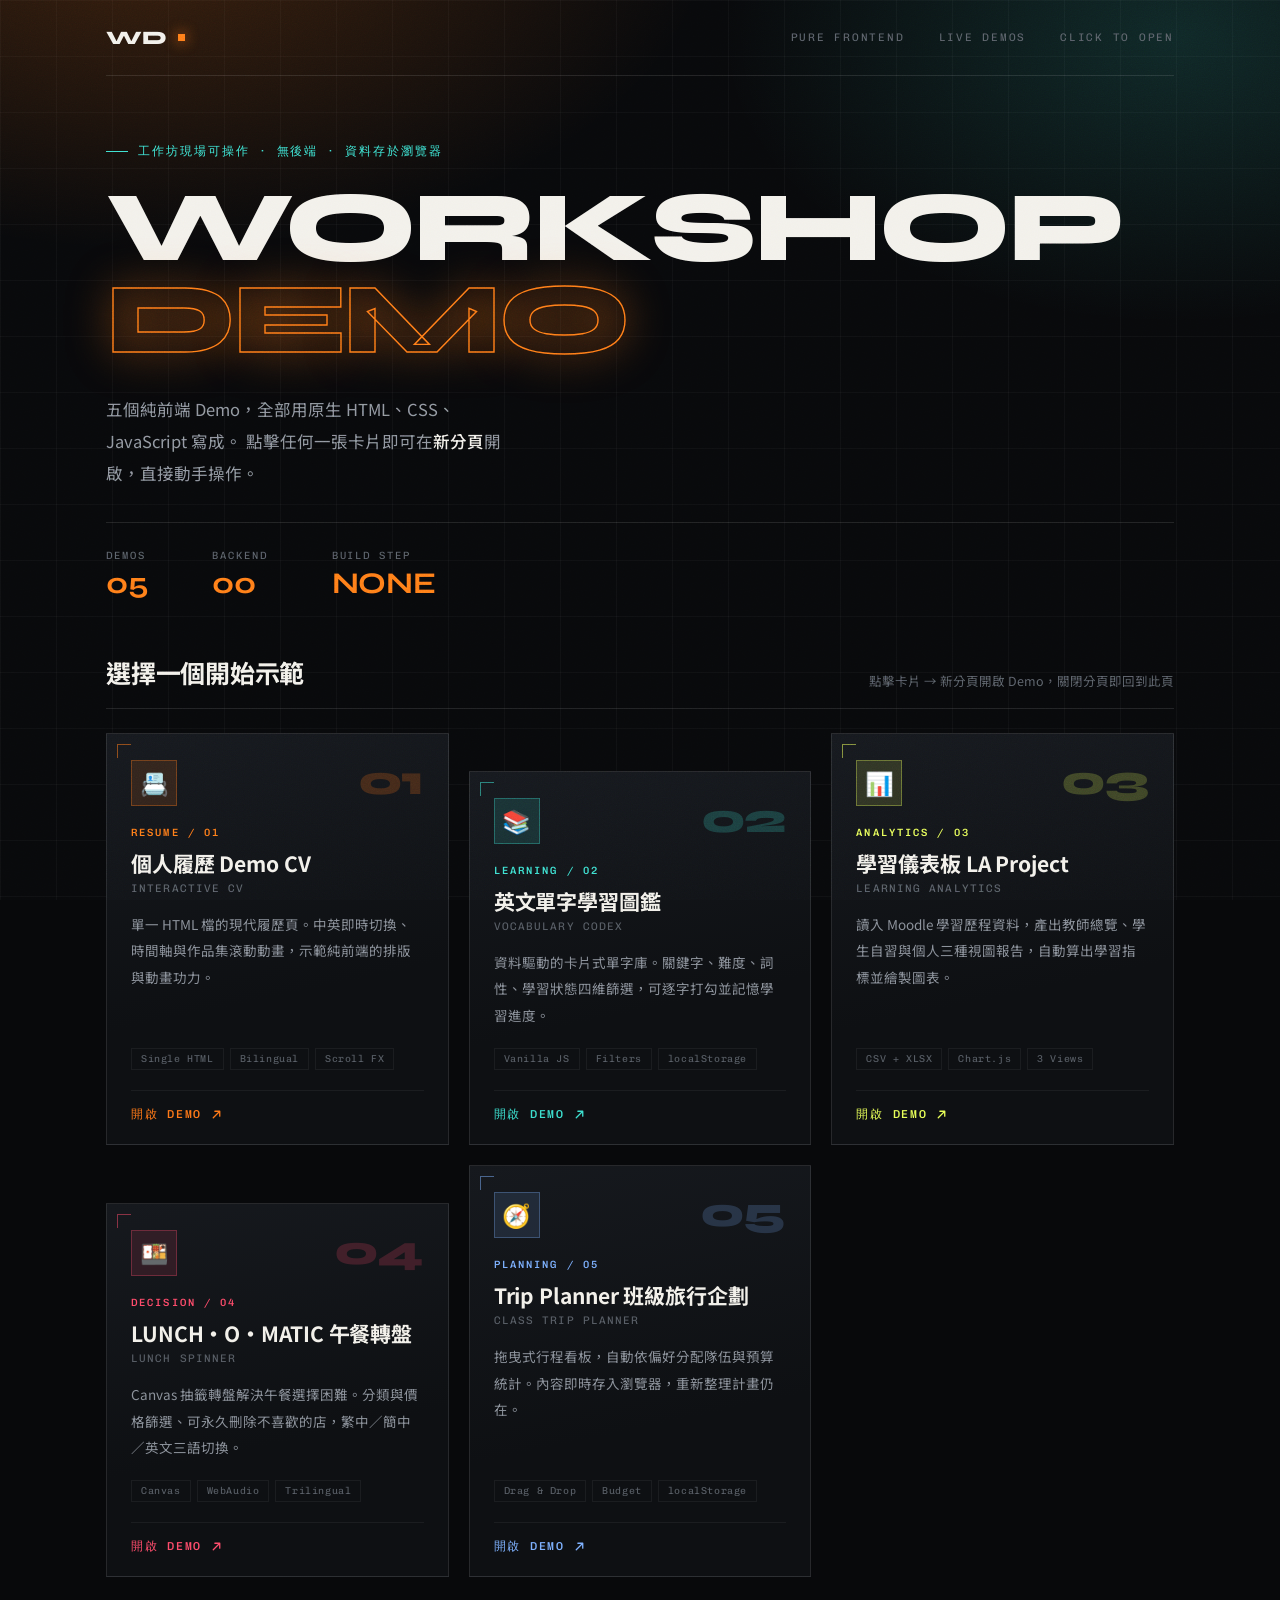
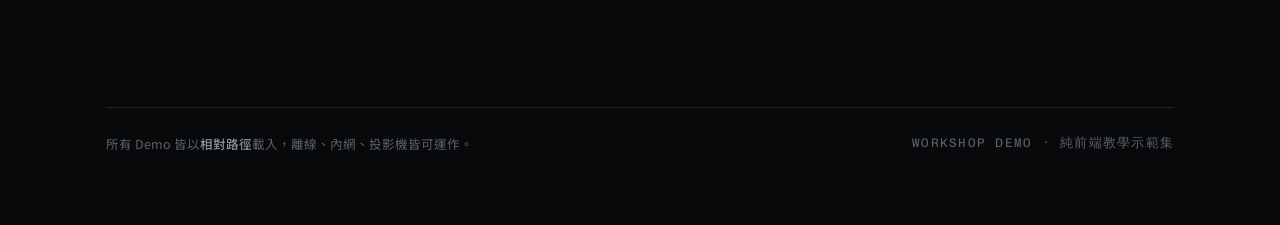
==== index.html @ c46814a1 "Workshop Demo 封面頁：新增工作坊示範入口網站 - index.html / style.css / app.js：深色漸層卡片式封面頁，資料驅動渲染 5 個 Demo 卡片 - Demo" ====
<!DOCTYPE html>
<html lang="zh-Hant">
<head>
<meta charset="UTF-8">
<meta name="viewport" content="width=device-width, initial-scale=1.0">
<title>Workshop Demo｜工作坊示範集</title>
<meta name="description" content="五個純前端、可現場直接操作的教學 Demo：履歷頁、單字學習圖鑑、學習儀表板、午餐轉盤、班級旅行企劃。">
<link rel="preconnect" href="https://fonts.googleapis.com">
<link rel="preconnect" href="https://fonts.gstatic.com" crossorigin>
<link href="https://fonts.googleapis.com/css2?family=Syne:wght@700;800&family=Chivo+Mono:wght@300;400;500&family=Noto+Sans+TC:wght@300;400;500;700&display=swap" rel="stylesheet">
<link rel="stylesheet" href="style.css?v=20261006b">
<link rel="icon" href="data:image/svg+xml,%3Csvg xmlns='http://www.w3.org/2000/svg' viewBox='0 0 32 32'%3E%3Crect width='32' height='32' fill='%2308090B'/%3E%3Cpath d='M8 10h16v3H11v3h10v3H11v6H8z' fill='%23FF7A18'/%3E%3C/svg%3E">
</head>
<body>
<div class="grain" aria-hidden="true"></div>

<div class="stage">

  <header class="masthead">
    <div class="masthead__mark">
      <span class="masthead__glyph">WD</span>
      <span class="masthead__dot"></span>
    </div>
    <nav class="masthead__nav">
      <span class="masthead__item">Pure Frontend</span>
      <span class="masthead__item">Live Demos</span>
      <span class="masthead__item">Click&nbsp;to&nbsp;Open</span>
    </nav>
  </header>

  <section class="hero">
    <p class="hero__eyebrow"><span class="tick"></span>工作坊現場可操作 · 無後端 · 資料存於瀏覽器</p>
    <h1 class="hero__title">Workshop<br><em>Demo</em></h1>
    <p class="hero__lede">
      五個純前端 Demo，全部用原生 HTML、CSS、JavaScript 寫成。
      點擊任何一張卡片即可在<strong>新分頁</strong>開啟，直接動手操作。
    </p>
    <dl class="hero__stats">
      <div class="stat"><dt>DEMOS</dt><dd>05</dd></div>
      <div class="stat"><dt>BACKEND</dt><dd>00</dd></div>
      <div class="stat"><dt>BUILD STEP</dt><dd>NONE</dd></div>
    </dl>
  </section>

  <main>
    <div class="section-head">
      <h2 class="section-head__title">選擇一個開始示範</h2>
      <p class="section-head__hint">點擊卡片 → 新分頁開啟 Demo，關閉分頁即回到此頁</p>
    </div>
    <div class="grid" id="grid"></div>
  </main>

  <footer class="footer">
    <p>所有 Demo 皆以<strong>相對路徑</strong>載入，離線、內網、投影機皆可運作。</p>
    <p class="footer__sig">Workshop Demo · 純前端教學示範集</p>
  </footer>

</div>

<template id="card-tpl">
  <a class="card" href="#" target="_blank" rel="noopener">
    <span class="card__bracket" aria-hidden="true"></span>
    <span class="card__index" aria-hidden="true"></span>
    <span class="card__icon" aria-hidden="true"></span>
    <span class="card__kicker"></span>
    <h3 class="card__title"></h3>
    <p class="card__subtitle"></p>
    <p class="card__desc"></p>
    <ul class="card__tags"></ul>
    <span class="card__cta">開啟 Demo
      <svg viewBox="0 0 16 16" aria-hidden="true"><path d="M4 12L12 4M6 4h6v6" fill="none" stroke="currentColor" stroke-width="1.6" stroke-linecap="round" stroke-linejoin="round"/></svg>
    </span>
  </a>
</template>

<script src="app.js?v=20261006b"></script>
</body>
</html>
---- style.css ----
/* ============================================================
   Workshop Demo — 封面頁樣式
   設計方向：「Workshop Console」工業控制台式介面
   近黑底 + 藍圖細格 + 訊號琥珀 / 電光青 雙主色
   ============================================================ */

:root {
  --void: #08090b;
  --panel: #0e1013;
  --panel-hi: #16191e;
  --line: rgba(255, 255, 255, 0.10);
  --line-soft: rgba(255, 255, 255, 0.055);
  --ink: #f2f0ea;
  --ink-dim: #8d939c;
  --ink-faint: #5a6068;
  --amber: #ff7a18;
  --teal: #3de0d0;

  --font-display: "Syne", "Noto Sans TC", sans-serif;
  --font-mono: "Chivo Mono", ui-monospace, "SFMono-Regular", monospace;
  --font-body: "Noto Sans TC", "PingFang TC", "Microsoft JhengHei", sans-serif;

  --shell: 1180px;
}

* { box-sizing: border-box; }

html { -webkit-text-size-adjust: 100%; scroll-behavior: smooth; }

body {
  margin: 0;
  min-height: 100vh;
  font-family: var(--font-body);
  font-weight: 400;
  font-synthesis-weight: none;
  color: var(--ink);
  background-color: var(--void);
  background-image:
    radial-gradient(900px 520px at 12% -8%, rgba(255, 122, 24, 0.20), transparent 62%),
    radial-gradient(760px 480px at 92% 4%, rgba(61, 224, 208, 0.14), transparent 60%),
    linear-gradient(rgba(255, 255, 255, 0.028) 1px, transparent 1px),
    linear-gradient(90deg, rgba(255, 255, 255, 0.028) 1px, transparent 1px);
  background-size: auto, auto, 56px 56px, 56px 56px;
  background-attachment: fixed, fixed, fixed, fixed;
  -webkit-font-smoothing: antialiased;
}

/* 底片雜訊：讓大面積純色不呆板 */
.grain {
  position: fixed;
  inset: 0;
  z-index: 99;
  pointer-events: none;
  opacity: 0.32;
  mix-blend-mode: overlay;
  background-image: url("data:image/svg+xml,%3Csvg xmlns='http://www.w3.org/2000/svg' width='180' height='180'%3E%3Cfilter id='n'%3E%3CfeTurbulence type='fractalNoise' baseFrequency='0.85' numOctaves='4' stitchTiles='stitch'/%3E%3C/filter%3E%3Crect width='180' height='180' filter='url(%23n)'/%3E%3C/svg%3E");
}

.stage {
  position: relative;
  max-width: var(--shell);
  margin: 0 auto;
  padding: 0 clamp(16px, 4.5vw, 56px) 72px;
}

/* ---------- 頁首 ---------- */

.masthead {
  display: flex;
  align-items: center;
  justify-content: space-between;
  gap: 20px;
  padding: 26px 0;
  border-bottom: 1px solid var(--line);
  animation: rise 0.7s 0.05s cubic-bezier(0.2, 0.7, 0.2, 1) both;
}

.masthead__mark { display: flex; align-items: center; gap: 10px; }

.masthead__glyph {
  font-family: var(--font-display);
  font-weight: 800;
  font-size: 19px;
  letter-spacing: 0.02em;
}

.masthead__dot {
  width: 7px;
  height: 7px;
  background: var(--amber);
  box-shadow: 0 0 14px var(--amber);
  animation: pulse 2.6s ease-in-out infinite;
}

.masthead__nav { display: flex; gap: clamp(14px, 3vw, 34px); }

.masthead__item {
  font-family: var(--font-mono);
  font-weight: 400;
  font-size: 11px;
  letter-spacing: 0.16em;
  text-transform: uppercase;
  color: var(--ink-faint);
  white-space: nowrap;
}

/* 窄螢幕：等寬字縮小，避免頁首選單撐出橫向捲動 */
@media (max-width: 640px) {
  .masthead { padding: 18px 0; gap: 12px; }
  .masthead__nav { gap: 11px; }
  .masthead__item { font-size: 9px; letter-spacing: 0.08em; }
  .masthead__glyph { font-size: 16px; }
}

/* ---------- Hero ---------- */

.hero { padding: clamp(40px, 5.5vw, 68px) 0 clamp(38px, 5vw, 56px); }

.hero__eyebrow {
  display: flex;
  align-items: center;
  gap: 10px;
  margin: 0 0 26px;
  font-family: var(--font-mono);
  font-size: 11.5px;
  font-weight: 400;
  letter-spacing: 0.17em;
  text-transform: uppercase;
  color: var(--teal);
  animation: rise 0.7s 0.12s cubic-bezier(0.2, 0.7, 0.2, 1) both;
}

.tick {
  width: 22px;
  height: 1px;
  background: currentColor;
  flex: none;
}

.hero__title {
  margin: 0;
  font-family: var(--font-display);
  font-weight: 800;
  /* Syne 800 為極寬字體，「Workshop」單字寬度約 10.15em。
     必須讓 10.15 × 字級 ≤ 內容區寬度，否則會產生橫向捲動。
     實測上限：100px = 1015px，內容區 1068px ✓；390px 視窗時 32px = 325px ✓ */
  font-size: min(8.2vw, 100px);
  line-height: 0.86;
  letter-spacing: -0.035em;
  text-transform: uppercase;
  overflow-wrap: break-word;
  animation: rise 0.85s 0.2s cubic-bezier(0.2, 0.7, 0.2, 1) both;
}

.hero__title em {
  font-style: normal;
  display: inline-block;
  margin-top: 0.06em;
  color: transparent;
  -webkit-text-stroke: 1.4px var(--amber);
  text-shadow: 0 0 46px rgba(255, 122, 24, 0.34);
}

.hero__lede {
  max-width: 47ch;
  margin: 30px 0 0;
  font-size: clamp(14.5px, 1.5vw, 16.5px);
  line-height: 1.95;
  color: var(--ink-dim);
  animation: rise 0.8s 0.32s cubic-bezier(0.2, 0.7, 0.2, 1) both;
}

.hero__lede strong { color: var(--ink); font-weight: 500; }

.hero__stats {
  display: flex;
  flex-wrap: wrap;
  gap: clamp(28px, 5vw, 64px);
  margin: 32px 0 0;
  padding-top: 26px;
  border-top: 1px solid var(--line);
  animation: rise 0.8s 0.42s cubic-bezier(0.2, 0.7, 0.2, 1) both;
}

.stat { margin: 0; }

.stat dt {
  font-family: var(--font-mono);
  font-size: 10.5px;
  letter-spacing: 0.18em;
  color: var(--ink-faint);
}

.stat dd {
  margin: 6px 0 0;
  font-family: var(--font-display);
  font-weight: 700;
  font-size: 30px;
  line-height: 1;
  letter-spacing: -0.01em;
  color: var(--amber);
}

/* ---------- 區段標題 ---------- */

.section-head {
  display: flex;
  align-items: flex-end;
  justify-content: space-between;
  flex-wrap: wrap;
  gap: 12px;
  margin-bottom: 24px;
  padding-bottom: 18px;
  border-bottom: 1px solid var(--line);
}

.section-head__title {
  margin: 0;
  font-family: var(--font-display);
  font-weight: 700;
  font-size: clamp(19px, 2.4vw, 25px);
  letter-spacing: -0.01em;
}

.section-head__hint {
  margin: 0;
  font-size: 12.5px;
  color: var(--ink-faint);
}

/* ---------- 卡片格線 ---------- */

.grid {
  display: grid;
  grid-template-columns: repeat(auto-fit, minmax(292px, 1fr));
  gap: 20px;
}

/* 交錯位移：形成斜向節奏，避免死板的等高排列
   用 margin-top 而非 transform，讓 transform 完整留給 hover 與進場動畫 */
@media (min-width: 900px) {
  .card:nth-child(even) { margin-top: 38px; }
  .grid { padding-bottom: 38px; }
}

.card {
  --accent: var(--amber);
  position: relative;
  display: flex;
  flex-direction: column;
  min-height: 340px;
  padding: 26px 24px 22px;
  overflow: hidden;
  color: var(--ink);
  text-decoration: none;
  background: linear-gradient(168deg, var(--panel-hi), var(--panel) 62%);
  border: 1px solid var(--line);
  transition: transform 0.34s cubic-bezier(0.2, 0.7, 0.2, 1),
              border-color 0.34s ease, background 0.34s ease, box-shadow 0.34s ease;
}

.card:nth-child(even) { transition-timing-function: cubic-bezier(0.2, 0.7, 0.2, 1); }

.card:hover,
.card:focus-visible {
  border-color: color-mix(in srgb, var(--accent) 58%, transparent);
  background: linear-gradient(168deg, var(--panel-hi), var(--panel) 44%);
  box-shadow: 0 26px 60px -30px rgba(0, 0, 0, 0.95),
              0 0 0 1px color-mix(in srgb, var(--accent) 14%, transparent),
              inset 0 1px 0 rgba(255, 255, 255, 0.05);
  outline: none;
}

/* 頂部光掃 */
.card::before {
  content: "";
  position: absolute;
  inset: 0 0 auto;
  height: 2px;
  background: linear-gradient(90deg, transparent, var(--accent), transparent);
  transform: scaleX(0);
  transform-origin: left;
  transition: transform 0.5s cubic-bezier(0.2, 0.7, 0.2, 1);
}

.card:hover::before,
.card:focus-visible::before { transform: scaleX(1); }

/* 左上角工業標記 */
.card__bracket {
  position: absolute;
  top: 10px;
  left: 10px;
  width: 14px;
  height: 14px;
  border-top: 1px solid var(--accent);
  border-left: 1px solid var(--accent);
  opacity: 0.5;
  transition: opacity 0.3s ease, width 0.3s ease, height 0.3s ease;
}

.card:hover .card__bracket { opacity: 1; width: 22px; height: 22px; }

.card__index {
  position: absolute;
  top: 26px;
  right: 26px;
  font-family: var(--font-display);
  font-weight: 800;
  font-size: 42px;
  line-height: 1;
  letter-spacing: -0.04em;
  color: color-mix(in srgb, var(--accent) 20%, transparent);
  transition: color 0.34s ease;
}

.card:hover .card__index { color: color-mix(in srgb, var(--accent) 62%, transparent); }

.card__icon {
  display: grid;
  place-items: center;
  width: 46px;
  height: 46px;
  margin-bottom: 20px;
  font-size: 23px;
  line-height: 1;
  background: color-mix(in srgb, var(--accent) 12%, transparent);
  border: 1px solid color-mix(in srgb, var(--accent) 30%, transparent);
}

.card__kicker {
  display: block;
  font-family: var(--font-mono);
  font-size: 10.5px;
  font-weight: 500;
  letter-spacing: 0.2em;
  text-transform: uppercase;
  color: var(--accent);
}

.card__title {
  margin: 10px 0 0;
  font-size: 21px;
  font-weight: 700;
  line-height: 1.4;
  letter-spacing: -0.005em;
}

.card__subtitle {
  margin: 4px 0 0;
  font-family: var(--font-mono);
  font-size: 11px;
  letter-spacing: 0.1em;
  text-transform: uppercase;
  color: var(--ink-faint);
}

.card__desc {
  margin: 16px 0 0;
  font-size: 13.5px;
  line-height: 1.95;
  color: var(--ink-dim);
}

.card__tags {
  display: flex;
  flex-wrap: wrap;
  gap: 6px;
  margin: auto 0 20px;
  padding: 20px 0 0;
  list-style: none;
}

.card__tags li {
  padding: 4px 9px;
  font-family: var(--font-mono);
  font-size: 10px;
  letter-spacing: 0.06em;
  color: var(--ink-faint);
  border: 1px solid var(--line-soft);
}

.card__cta {
  display: flex;
  align-items: center;
  gap: 8px;
  padding-top: 16px;
  font-family: var(--font-mono);
  font-size: 11.5px;
  font-weight: 500;
  letter-spacing: 0.15em;
  text-transform: uppercase;
  color: var(--accent);
  border-top: 1px solid var(--line-soft);
}

.card__cta svg { width: 13px; height: 13px; transition: transform 0.3s ease; }

.card:hover .card__cta svg { transform: translate(3px, -3px); }

/* ---------- 頁尾 ---------- */

.footer {
  display: flex;
  align-items: center;
  justify-content: space-between;
  flex-wrap: wrap;
  gap: 12px;
  margin-top: clamp(56px, 8vw, 92px);
  padding-top: 26px;
  border-top: 1px solid var(--line);
  font-size: 12.5px;
  color: var(--ink-faint);
}

.footer p { margin: 0; }
.footer strong { color: var(--ink-dim); font-weight: 500; }
.footer__sig { font-family: var(--font-mono); letter-spacing: 0.1em; text-transform: uppercase; }

/* ---------- 進場動畫 ---------- */

.reveal { opacity: 0; transform: translateY(22px); }
.reveal.is-in { opacity: 1; transform: none; transition: opacity 0.7s ease, transform 0.7s cubic-bezier(0.2, 0.7, 0.2, 1); }

/* hover 上浮：宣告於進場動畫之後，確保不被 .reveal.is-in 的 transform 覆蓋 */
.card.reveal.is-in:hover,
.card.reveal.is-in:focus-visible { transform: translateY(-6px); }

@keyframes rise {
  from { opacity: 0; transform: translateY(24px); }
  to { opacity: 1; transform: none; }
}

@keyframes pulse {
  0%, 100% { opacity: 1; transform: scale(1); }
  50% { opacity: 0.35; transform: scale(0.72); }
}

@media (prefers-reduced-motion: reduce) {
  *, *::before, *::after {
    animation-duration: 0.01ms !important;
    animation-iteration-count: 1 !important;
    transition-duration: 0.01ms !important;
    scroll-behavior: auto !important;
  }
  .reveal { opacity: 1; transform: none; }
}
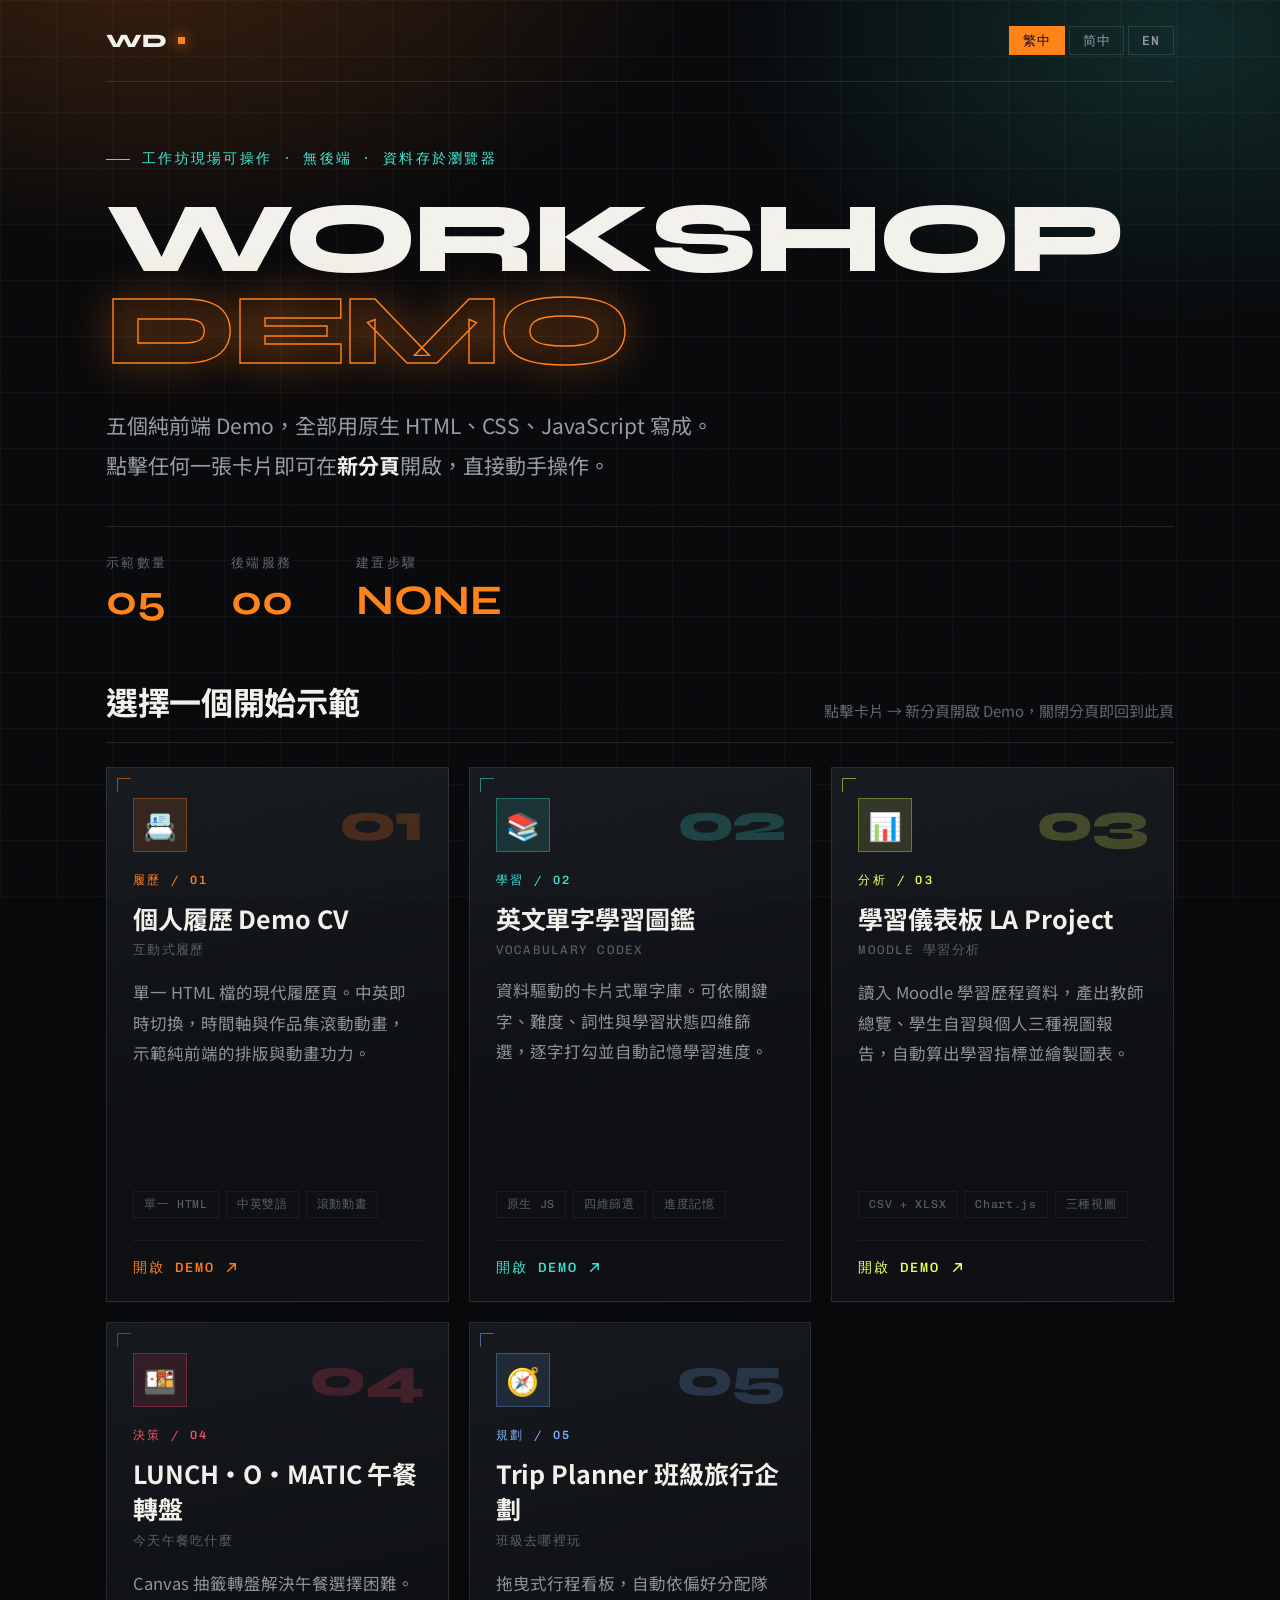
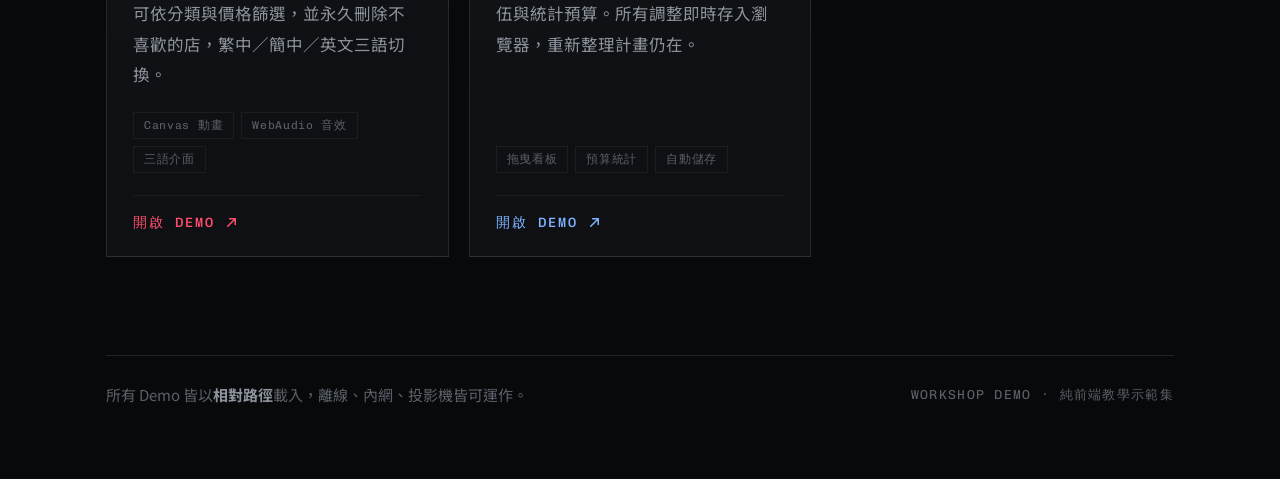
==== commit e8c087d1: "封面頁 v2：三語介面、放大字級、卡片等高 三語（繁中／簡中／English） - app.js 新增 I18N 文案表，涵蓋 meta、Hero、統計標籤、區段標題、CTA、頁尾與 5 張卡片文案 " ====
--- a/index.html
+++ b/index.html
@@ -7,8 +7,8 @@
 <meta name="description" content="五個純前端、可現場直接操作的教學 Demo：履歷頁、單字學習圖鑑、學習儀表板、午餐轉盤、班級旅行企劃。">
 <link rel="preconnect" href="https://fonts.googleapis.com">
 <link rel="preconnect" href="https://fonts.gstatic.com" crossorigin>
-<link href="https://fonts.googleapis.com/css2?family=Syne:wght@700;800&family=Chivo+Mono:wght@300;400;500&family=Noto+Sans+TC:wght@300;400;500;700&display=swap" rel="stylesheet">
-<link rel="stylesheet" href="style.css?v=20261006b">
+<link href="https://fonts.googleapis.com/css2?family=Syne:wght@700;800&family=Chivo+Mono:wght@300;400;500&family=Noto+Sans+TC:wght@300;400;500;700&family=Noto+Sans+SC:wght@300;400;500;700&display=swap" rel="stylesheet">
+<link rel="stylesheet" href="style.css?v=20261006c">
 <link rel="icon" href="data:image/svg+xml,%3Csvg xmlns='http://www.w3.org/2000/svg' viewBox='0 0 32 32'%3E%3Crect width='32' height='32' fill='%2308090B'/%3E%3Cpath d='M8 10h16v3H11v3h10v3H11v6H8z' fill='%23FF7A18'/%3E%3C/svg%3E">
 </head>
 <body>
@@ -21,38 +21,35 @@
       <span class="masthead__glyph">WD</span>
       <span class="masthead__dot"></span>
     </div>
-    <nav class="masthead__nav">
-      <span class="masthead__item">Pure Frontend</span>
-      <span class="masthead__item">Live Demos</span>
-      <span class="masthead__item">Click&nbsp;to&nbsp;Open</span>
+    <nav class="masthead__nav" id="langSwitch" aria-label="Language / 語言">
+      <button type="button" class="langbtn" data-lang="zh-Hant" aria-pressed="true">繁中</button>
+      <button type="button" class="langbtn" data-lang="zh-Hans" aria-pressed="false">简中</button>
+      <button type="button" class="langbtn" data-lang="en" aria-pressed="false">EN</button>
     </nav>
   </header>
 
   <section class="hero">
-    <p class="hero__eyebrow"><span class="tick"></span>工作坊現場可操作 · 無後端 · 資料存於瀏覽器</p>
+    <p class="hero__eyebrow"><span class="tick"></span><span data-i18n="eyebrow"></span></p>
     <h1 class="hero__title">Workshop<br><em>Demo</em></h1>
-    <p class="hero__lede">
-      五個純前端 Demo，全部用原生 HTML、CSS、JavaScript 寫成。
-      點擊任何一張卡片即可在<strong>新分頁</strong>開啟，直接動手操作。
-    </p>
+    <p class="hero__lede" data-i18n-html="lede"></p>
     <dl class="hero__stats">
-      <div class="stat"><dt>DEMOS</dt><dd>05</dd></div>
-      <div class="stat"><dt>BACKEND</dt><dd>00</dd></div>
-      <div class="stat"><dt>BUILD STEP</dt><dd>NONE</dd></div>
+      <div class="stat"><dt data-i18n="stat1L"></dt><dd>05</dd></div>
+      <div class="stat"><dt data-i18n="stat2L"></dt><dd>00</dd></div>
+      <div class="stat"><dt data-i18n="stat3L"></dt><dd>NONE</dd></div>
     </dl>
   </section>
 
   <main>
     <div class="section-head">
-      <h2 class="section-head__title">選擇一個開始示範</h2>
-      <p class="section-head__hint">點擊卡片 → 新分頁開啟 Demo，關閉分頁即回到此頁</p>
+      <h2 class="section-head__title" data-i18n="sectionTitle"></h2>
+      <p class="section-head__hint" data-i18n="sectionHint"></p>
     </div>
     <div class="grid" id="grid"></div>
   </main>
 
   <footer class="footer">
-    <p>所有 Demo 皆以<strong>相對路徑</strong>載入，離線、內網、投影機皆可運作。</p>
-    <p class="footer__sig">Workshop Demo · 純前端教學示範集</p>
+    <p data-i18n-html="footer1"></p>
+    <p class="footer__sig" data-i18n="footerSig"></p>
   </footer>
 
 </div>
@@ -67,12 +64,12 @@
     <p class="card__subtitle"></p>
     <p class="card__desc"></p>
     <ul class="card__tags"></ul>
-    <span class="card__cta">開啟 Demo
+    <span class="card__cta"><span data-i18n="cta"></span>
       <svg viewBox="0 0 16 16" aria-hidden="true"><path d="M4 12L12 4M6 4h6v6" fill="none" stroke="currentColor" stroke-width="1.6" stroke-linecap="round" stroke-linejoin="round"/></svg>
     </span>
   </a>
 </template>
 
-<script src="app.js?v=20261006b"></script>
+<script src="app.js?v=20261006c"></script>
 </body>
 </html>
--- a/style.css
+++ b/style.css
@@ -21,6 +21,11 @@
   --font-body: "Noto Sans TC", "PingFang TC", "Microsoft JhengHei", sans-serif;
 
   --shell: 1180px;
+}
+
+/* 簡體中文改用 Noto Sans SC，避免部分字形回退到 TC 字型 */
+html[lang="zh-Hans"] body {
+  --font-body: "Noto Sans SC", "Noto Sans TC", "PingFang SC", "Microsoft YaHei", sans-serif;
 }
 
 * { box-sizing: border-box; }
@@ -97,19 +102,46 @@
 .masthead__item {
   font-family: var(--font-mono);
   font-weight: 400;
-  font-size: 11px;
+  font-size: 12.5px;
   letter-spacing: 0.16em;
   text-transform: uppercase;
   color: var(--ink-faint);
   white-space: nowrap;
 }
 
-/* 窄螢幕：等寬字縮小，避免頁首選單撐出橫向捲動 */
+/* ---------- 語言切換 ---------- */
+
+#langSwitch { display: flex; gap: 4px; }
+
+.langbtn {
+  padding: 7px 13px;
+  font-family: var(--font-mono);
+  font-size: 13px;
+  font-weight: 500;
+  letter-spacing: 0.06em;
+  line-height: 1;
+  color: var(--ink-dim);
+  cursor: pointer;
+  background: transparent;
+  border: 1px solid var(--line);
+  transition: color 0.22s ease, border-color 0.22s ease, background 0.22s ease;
+}
+
+.langbtn:hover { color: var(--ink); border-color: var(--ink-dim); }
+
+.langbtn[aria-pressed="true"] {
+  color: var(--void);
+  background: var(--amber);
+  border-color: var(--amber);
+  font-weight: 700;
+}
+
+.langbtn:focus-visible { outline: 2px solid var(--teal); outline-offset: 2px; }
+
+/* 窄螢幕：等寬字縮小，避免頁首撐出橫向捲動 */
 @media (max-width: 640px) {
   .masthead { padding: 18px 0; gap: 12px; }
-  .masthead__nav { gap: 11px; }
-  .masthead__item { font-size: 9px; letter-spacing: 0.08em; }
-  .masthead__glyph { font-size: 16px; }
+  .langbtn { padding: 6px 9px; font-size: 11.5px; }
 }
 
 /* ---------- Hero ---------- */
@@ -119,10 +151,10 @@
 .hero__eyebrow {
   display: flex;
   align-items: center;
-  gap: 10px;
-  margin: 0 0 26px;
-  font-family: var(--font-mono);
-  font-size: 11.5px;
+  gap: 12px;
+  margin: 0 0 28px;
+  font-family: var(--font-mono);
+  font-size: 13.5px;
   font-weight: 400;
   letter-spacing: 0.17em;
   text-transform: uppercase;
@@ -131,7 +163,7 @@
 }
 
 .tick {
-  width: 22px;
+  width: 24px;
   height: 1px;
   background: currentColor;
   flex: none;
@@ -162,22 +194,22 @@
 }
 
 .hero__lede {
-  max-width: 47ch;
-  margin: 30px 0 0;
-  font-size: clamp(14.5px, 1.5vw, 16.5px);
-  line-height: 1.95;
+  max-width: 52ch;
+  margin: 32px 0 0;
+  font-size: clamp(17.5px, 1.85vw, 21px);
+  line-height: 1.9;
   color: var(--ink-dim);
   animation: rise 0.8s 0.32s cubic-bezier(0.2, 0.7, 0.2, 1) both;
 }
 
-.hero__lede strong { color: var(--ink); font-weight: 500; }
+.hero__lede strong { color: var(--ink); font-weight: 700; }
 
 .hero__stats {
   display: flex;
   flex-wrap: wrap;
   gap: clamp(28px, 5vw, 64px);
-  margin: 32px 0 0;
-  padding-top: 26px;
+  margin: 40px 0 0;
+  padding-top: 28px;
   border-top: 1px solid var(--line);
   animation: rise 0.8s 0.42s cubic-bezier(0.2, 0.7, 0.2, 1) both;
 }
@@ -186,16 +218,16 @@
 
 .stat dt {
   font-family: var(--font-mono);
-  font-size: 10.5px;
+  font-size: 12.5px;
   letter-spacing: 0.18em;
   color: var(--ink-faint);
 }
 
 .stat dd {
-  margin: 6px 0 0;
+  margin: 8px 0 0;
   font-family: var(--font-display);
   font-weight: 700;
-  font-size: 30px;
+  font-size: 42px;
   line-height: 1;
   letter-spacing: -0.01em;
   color: var(--amber);
@@ -218,29 +250,31 @@
   margin: 0;
   font-family: var(--font-display);
   font-weight: 700;
-  font-size: clamp(19px, 2.4vw, 25px);
+  font-size: clamp(23px, 2.9vw, 32px);
   letter-spacing: -0.01em;
 }
 
 .section-head__hint {
   margin: 0;
-  font-size: 12.5px;
+  font-size: 15px;
+  line-height: 1.7;
   color: var(--ink-faint);
 }
 
 /* ---------- 卡片格線 ---------- */
 
+/* grid-auto-rows: 1fr 讓兩列等高 —— 即使 5 張卡片分成 3+2 兩列，
+   所有卡片仍為完全相同的高度 */
 .grid {
   display: grid;
   grid-template-columns: repeat(auto-fit, minmax(292px, 1fr));
+  grid-auto-rows: 1fr;
   gap: 20px;
 }
 
-/* 交錯位移：形成斜向節奏，避免死板的等高排列
-   用 margin-top 而非 transform，讓 transform 完整留給 hover 與進場動畫 */
+/* 交錯位移已移除：卡片需完全同高同位置 */
 @media (min-width: 900px) {
-  .card:nth-child(even) { margin-top: 38px; }
-  .grid { padding-bottom: 38px; }
+  .grid { padding-bottom: 6px; }
 }
 
 .card {
@@ -248,8 +282,9 @@
   position: relative;
   display: flex;
   flex-direction: column;
-  min-height: 340px;
-  padding: 26px 24px 22px;
+  height: 100%;
+  min-height: 452px;
+  padding: 30px 26px 24px;
   overflow: hidden;
   color: var(--ink);
   text-decoration: none;
@@ -303,11 +338,11 @@
 
 .card__index {
   position: absolute;
-  top: 26px;
+  top: 28px;
   right: 26px;
   font-family: var(--font-display);
   font-weight: 800;
-  font-size: 42px;
+  font-size: 54px;
   line-height: 1;
   letter-spacing: -0.04em;
   color: color-mix(in srgb, var(--accent) 20%, transparent);
@@ -319,10 +354,10 @@
 .card__icon {
   display: grid;
   place-items: center;
-  width: 46px;
-  height: 46px;
+  width: 54px;
+  height: 54px;
   margin-bottom: 20px;
-  font-size: 23px;
+  font-size: 27px;
   line-height: 1;
   background: color-mix(in srgb, var(--accent) 12%, transparent);
   border: 1px solid color-mix(in srgb, var(--accent) 30%, transparent);
@@ -331,7 +366,7 @@
 .card__kicker {
   display: block;
   font-family: var(--font-mono);
-  font-size: 10.5px;
+  font-size: 12px;
   font-weight: 500;
   letter-spacing: 0.2em;
   text-transform: uppercase;
@@ -339,54 +374,54 @@
 }
 
 .card__title {
-  margin: 10px 0 0;
-  font-size: 21px;
+  margin: 12px 0 0;
+  font-size: 25px;
   font-weight: 700;
-  line-height: 1.4;
+  line-height: 1.42;
   letter-spacing: -0.005em;
 }
 
 .card__subtitle {
-  margin: 4px 0 0;
-  font-family: var(--font-mono);
-  font-size: 11px;
+  margin: 6px 0 0;
+  font-family: var(--font-mono);
+  font-size: 12.5px;
   letter-spacing: 0.1em;
   text-transform: uppercase;
   color: var(--ink-faint);
 }
 
 .card__desc {
-  margin: 16px 0 0;
+  margin: 18px 0 0;
+  font-size: 16.5px;
+  line-height: 1.85;
+  color: var(--ink-dim);
+}
+
+.card__tags {
+  display: flex;
+  flex-wrap: wrap;
+  gap: 7px;
+  margin: auto 0 22px;
+  padding: 22px 0 0;
+  list-style: none;
+}
+
+.card__tags li {
+  padding: 5px 10px;
+  font-family: var(--font-mono);
+  font-size: 11.5px;
+  letter-spacing: 0.06em;
+  color: var(--ink-faint);
+  border: 1px solid var(--line-soft);
+}
+
+.card__cta {
+  display: flex;
+  align-items: center;
+  gap: 9px;
+  padding-top: 18px;
+  font-family: var(--font-mono);
   font-size: 13.5px;
-  line-height: 1.95;
-  color: var(--ink-dim);
-}
-
-.card__tags {
-  display: flex;
-  flex-wrap: wrap;
-  gap: 6px;
-  margin: auto 0 20px;
-  padding: 20px 0 0;
-  list-style: none;
-}
-
-.card__tags li {
-  padding: 4px 9px;
-  font-family: var(--font-mono);
-  font-size: 10px;
-  letter-spacing: 0.06em;
-  color: var(--ink-faint);
-  border: 1px solid var(--line-soft);
-}
-
-.card__cta {
-  display: flex;
-  align-items: center;
-  gap: 8px;
-  padding-top: 16px;
-  font-family: var(--font-mono);
-  font-size: 11.5px;
   font-weight: 500;
   letter-spacing: 0.15em;
   text-transform: uppercase;
@@ -394,7 +429,7 @@
   border-top: 1px solid var(--line-soft);
 }
 
-.card__cta svg { width: 13px; height: 13px; transition: transform 0.3s ease; }
+.card__cta svg { width: 15px; height: 15px; flex: none; transition: transform 0.3s ease; }
 
 .card:hover .card__cta svg { transform: translate(3px, -3px); }
 
@@ -409,13 +444,14 @@
   margin-top: clamp(56px, 8vw, 92px);
   padding-top: 26px;
   border-top: 1px solid var(--line);
-  font-size: 12.5px;
+  font-size: 15px;
+  line-height: 1.7;
   color: var(--ink-faint);
 }
 
 .footer p { margin: 0; }
-.footer strong { color: var(--ink-dim); font-weight: 500; }
-.footer__sig { font-family: var(--font-mono); letter-spacing: 0.1em; text-transform: uppercase; }
+.footer strong { color: var(--ink-dim); font-weight: 700; }
+.footer__sig { font-family: var(--font-mono); font-size: 13px; letter-spacing: 0.1em; text-transform: uppercase; }
 
 /* ---------- 進場動畫 ---------- */
 
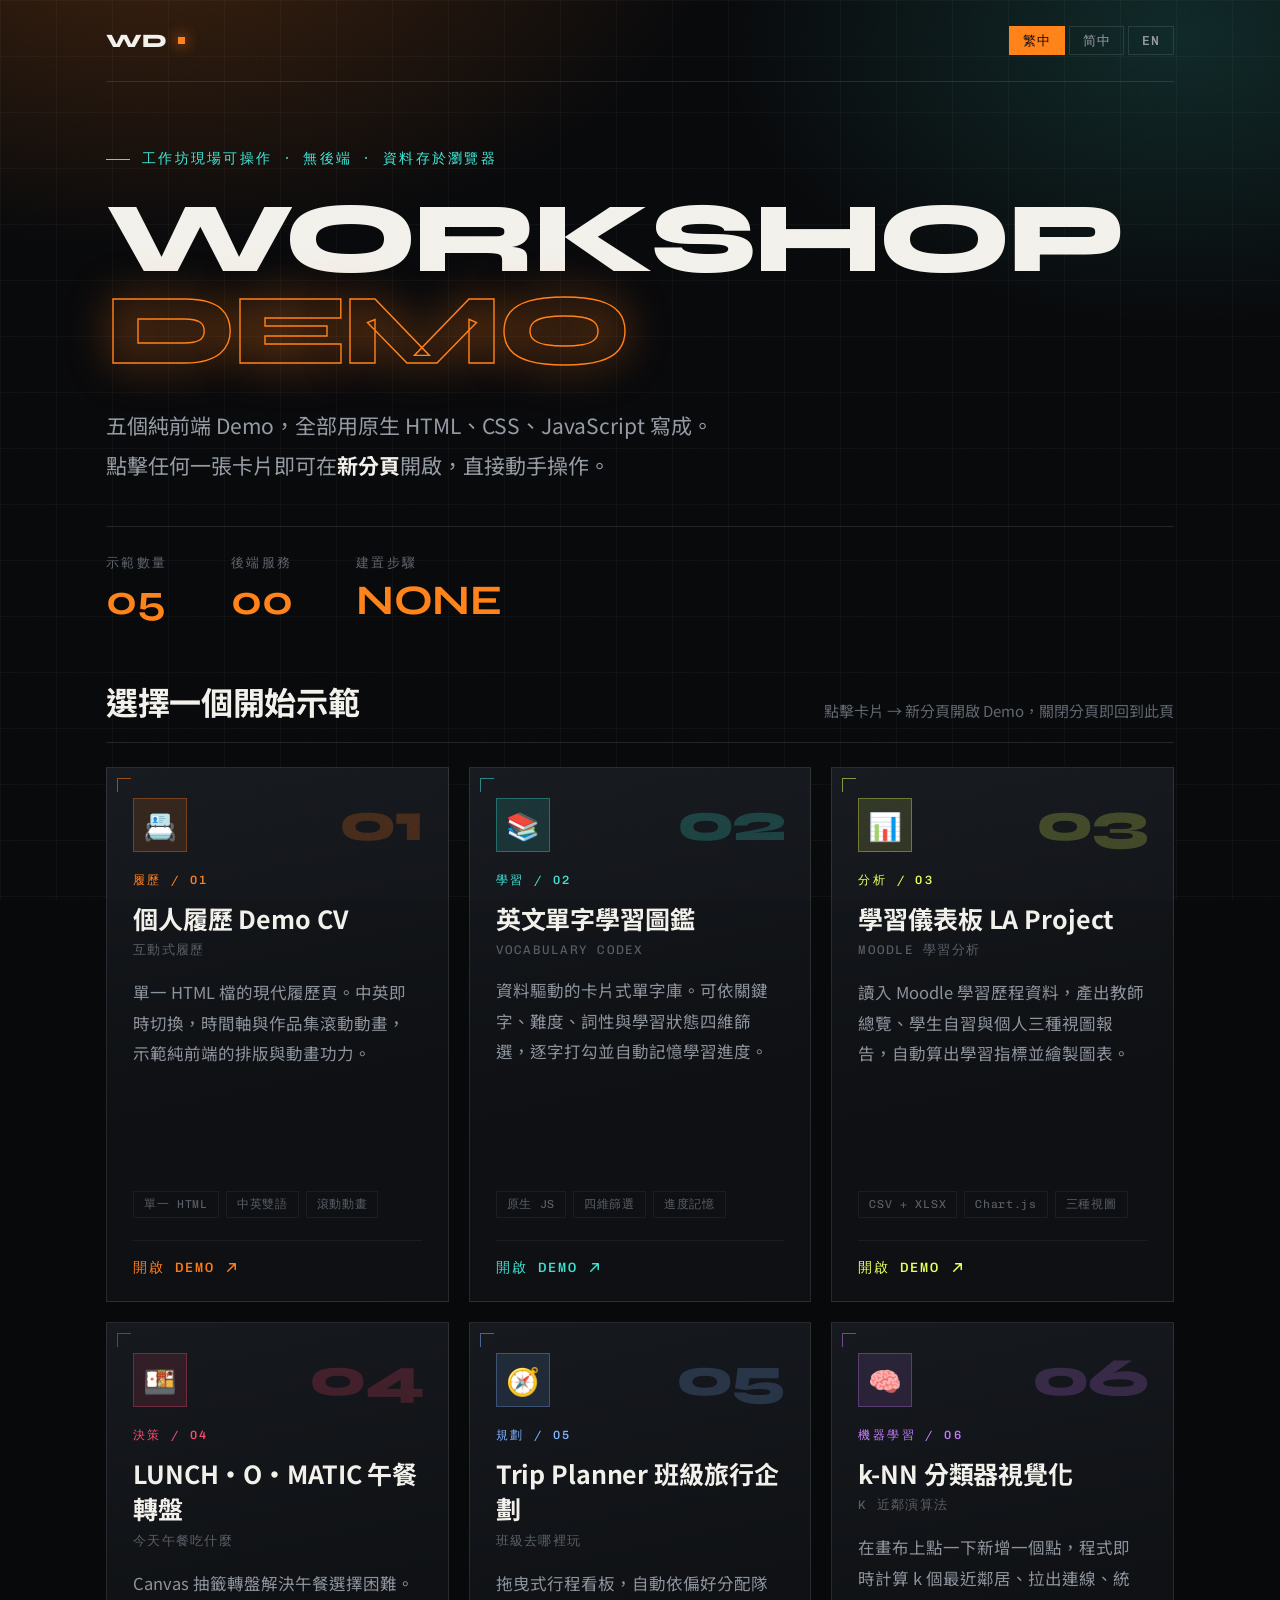
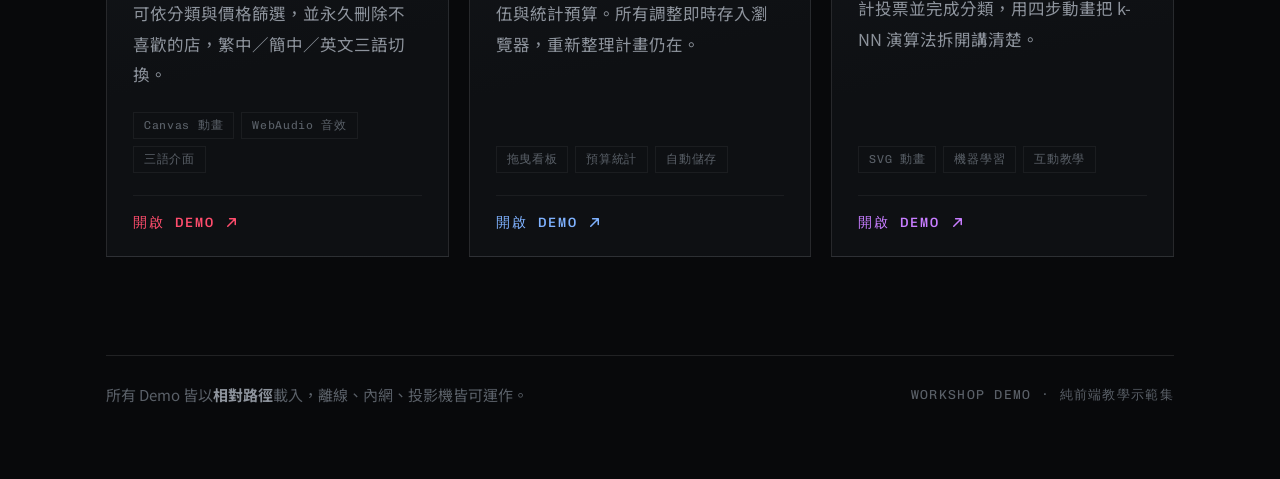
==== commit 14090b89: "新增 Demo 06：k-NN 分類器視覺化（Scratch Method） - 加入封面頁第 6 張卡片，連結 Scratch%20Method/index.html - 同步補上繁中／簡中／Eng" ====
--- a/index.html
+++ b/index.html
@@ -8,7 +8,7 @@
 <link rel="preconnect" href="https://fonts.googleapis.com">
 <link rel="preconnect" href="https://fonts.gstatic.com" crossorigin>
 <link href="https://fonts.googleapis.com/css2?family=Syne:wght@700;800&family=Chivo+Mono:wght@300;400;500&family=Noto+Sans+TC:wght@300;400;500;700&family=Noto+Sans+SC:wght@300;400;500;700&display=swap" rel="stylesheet">
-<link rel="stylesheet" href="style.css?v=20261006c">
+<link rel="stylesheet" href="style.css?v=20261006d">
 <link rel="icon" href="data:image/svg+xml,%3Csvg xmlns='http://www.w3.org/2000/svg' viewBox='0 0 32 32'%3E%3Crect width='32' height='32' fill='%2308090B'/%3E%3Cpath d='M8 10h16v3H11v3h10v3H11v6H8z' fill='%23FF7A18'/%3E%3C/svg%3E">
 </head>
 <body>
@@ -70,6 +70,6 @@
   </a>
 </template>
 
-<script src="app.js?v=20261006c"></script>
+<script src="app.js?v=20261006d"></script>
 </body>
 </html>
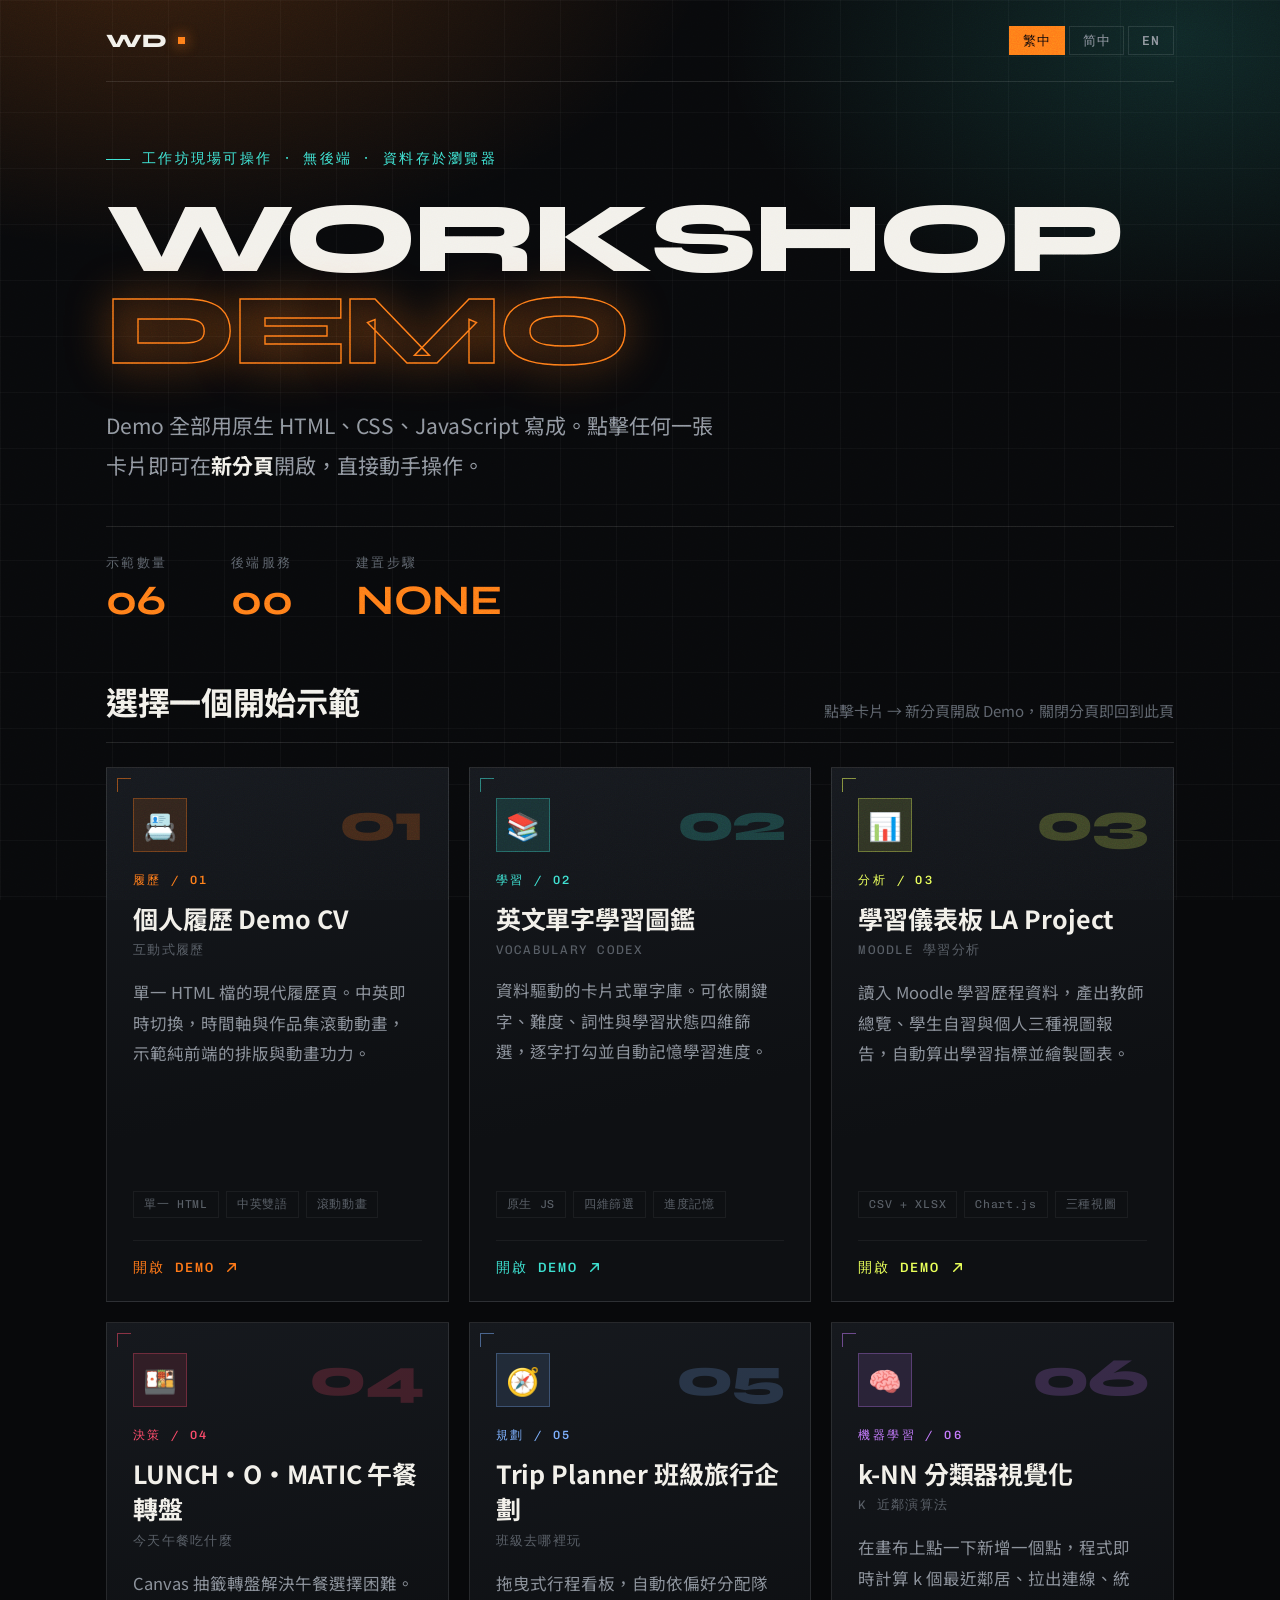
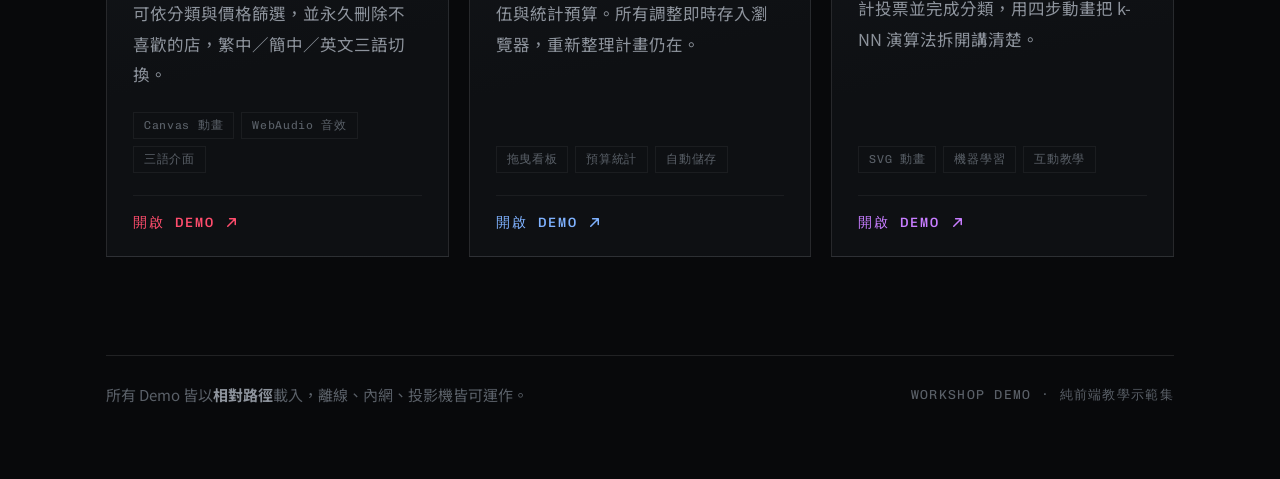
==== commit f4cb9415: "移除文案中寫死的 Demo 數量，Hero 示範數量改由 DEMOS 推導 - 繁中／簡中／英文三語的 lede 原為「五個／五个/Five」，與實際 6 張卡片不符 - 改為不帶數量的敘述：Demo" ====
--- a/index.html
+++ b/index.html
@@ -4,11 +4,11 @@
 <meta charset="UTF-8">
 <meta name="viewport" content="width=device-width, initial-scale=1.0">
 <title>Workshop Demo｜工作坊示範集</title>
-<meta name="description" content="五個純前端、可現場直接操作的教學 Demo：履歷頁、單字學習圖鑑、學習儀表板、午餐轉盤、班級旅行企劃。">
+<meta name="description" content="純前端、可現場直接操作的教學 Demo：履歷頁、單字學習圖鑑、學習儀表板、午餐轉盤、班級旅行企劃、k-NN 分類器視覺化。">
 <link rel="preconnect" href="https://fonts.googleapis.com">
 <link rel="preconnect" href="https://fonts.gstatic.com" crossorigin>
 <link href="https://fonts.googleapis.com/css2?family=Syne:wght@700;800&family=Chivo+Mono:wght@300;400;500&family=Noto+Sans+TC:wght@300;400;500;700&family=Noto+Sans+SC:wght@300;400;500;700&display=swap" rel="stylesheet">
-<link rel="stylesheet" href="style.css?v=20261006d">
+<link rel="stylesheet" href="style.css?v=20261006e">
 <link rel="icon" href="data:image/svg+xml,%3Csvg xmlns='http://www.w3.org/2000/svg' viewBox='0 0 32 32'%3E%3Crect width='32' height='32' fill='%2308090B'/%3E%3Cpath d='M8 10h16v3H11v3h10v3H11v6H8z' fill='%23FF7A18'/%3E%3C/svg%3E">
 </head>
 <body>
@@ -33,7 +33,7 @@
     <h1 class="hero__title">Workshop<br><em>Demo</em></h1>
     <p class="hero__lede" data-i18n-html="lede"></p>
     <dl class="hero__stats">
-      <div class="stat"><dt data-i18n="stat1L"></dt><dd>05</dd></div>
+      <div class="stat"><dt data-i18n="stat1L"></dt><dd id="statDemos">06</dd></div>
       <div class="stat"><dt data-i18n="stat2L"></dt><dd>00</dd></div>
       <div class="stat"><dt data-i18n="stat3L"></dt><dd>NONE</dd></div>
     </dl>
@@ -70,6 +70,6 @@
   </a>
 </template>
 
-<script src="app.js?v=20261006d"></script>
+<script src="app.js?v=20261006e"></script>
 </body>
 </html>
--- a/style.css
+++ b/style.css
@@ -263,8 +263,8 @@
 
 /* ---------- 卡片格線 ---------- */
 
-/* grid-auto-rows: 1fr 讓兩列等高 —— 即使 5 張卡片分成 3+2 兩列，
-   所有卡片仍為完全相同的高度 */
+/* grid-auto-rows: 1fr 讓每一列等高 —— 無論卡片數量排成幾列幾行，
+   所有卡片仍為完全相同的高度與寬度 */
 .grid {
   display: grid;
   grid-template-columns: repeat(auto-fit, minmax(292px, 1fr));
